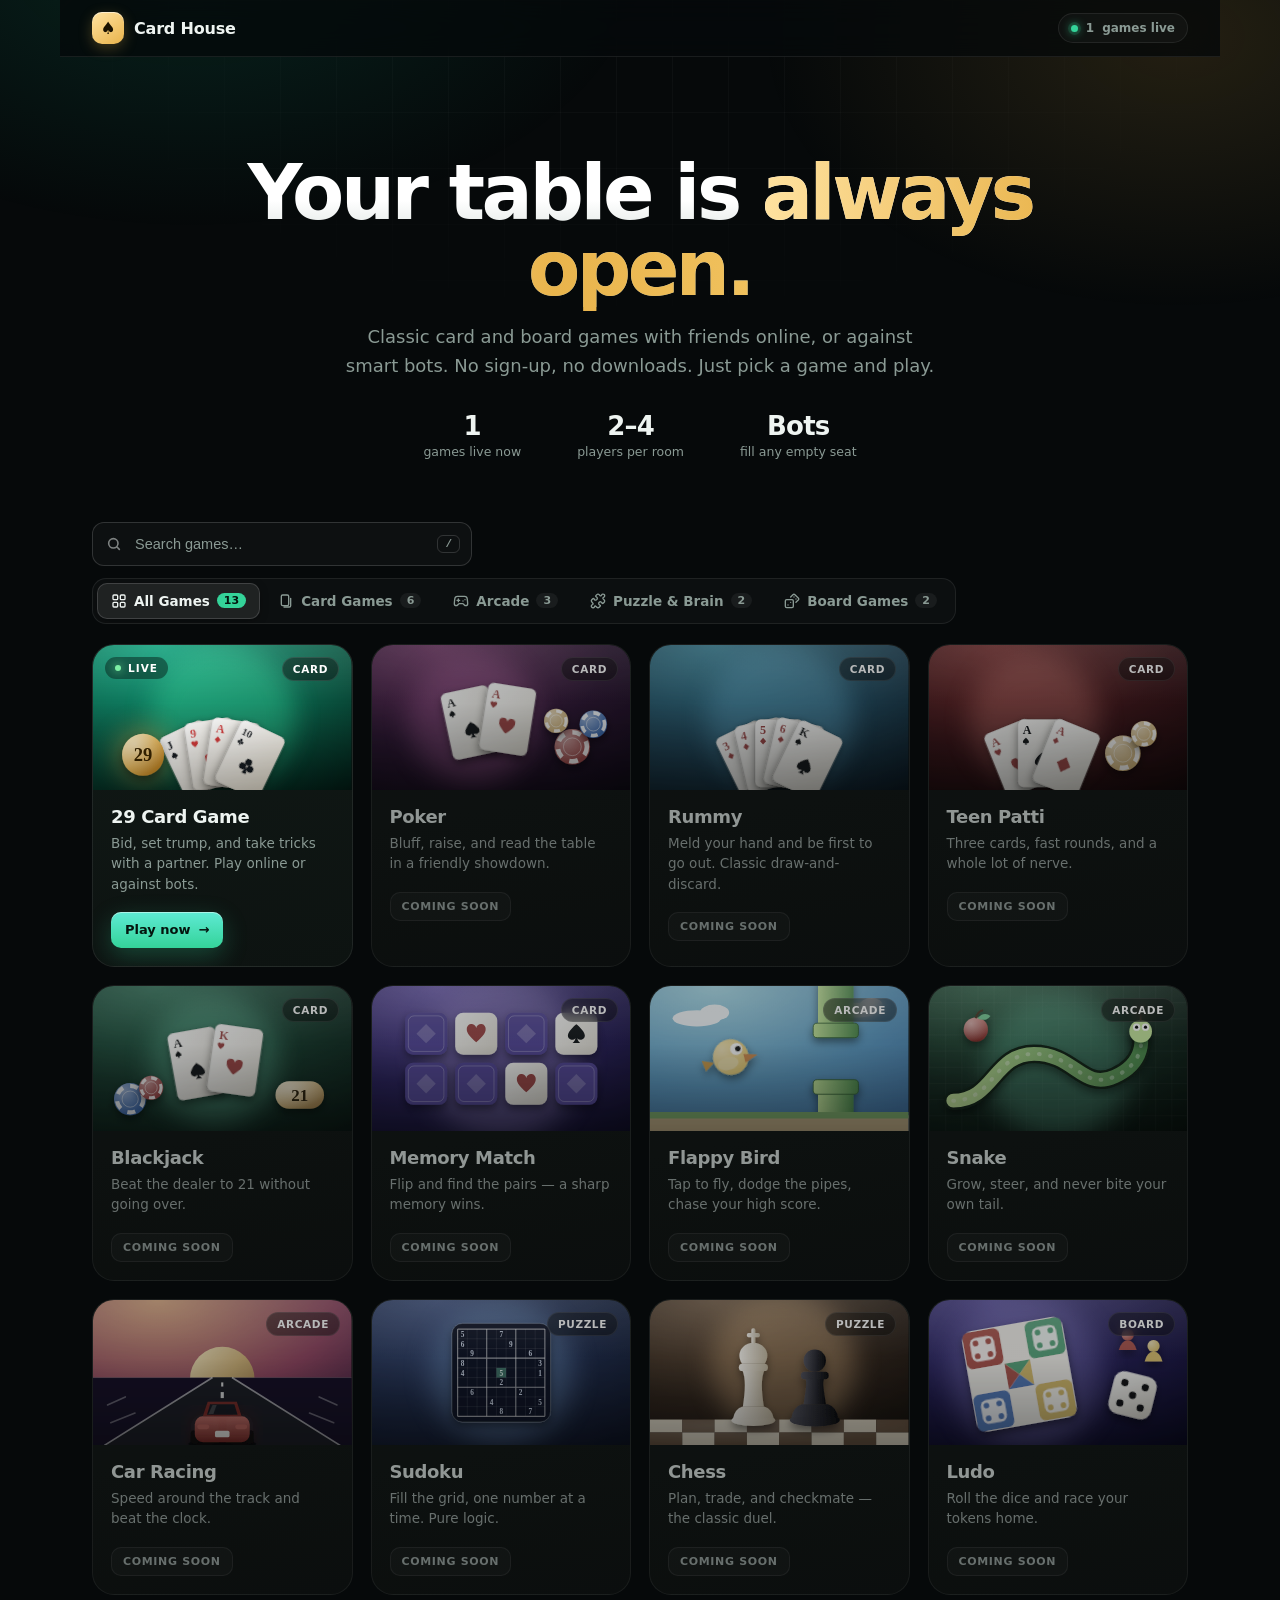
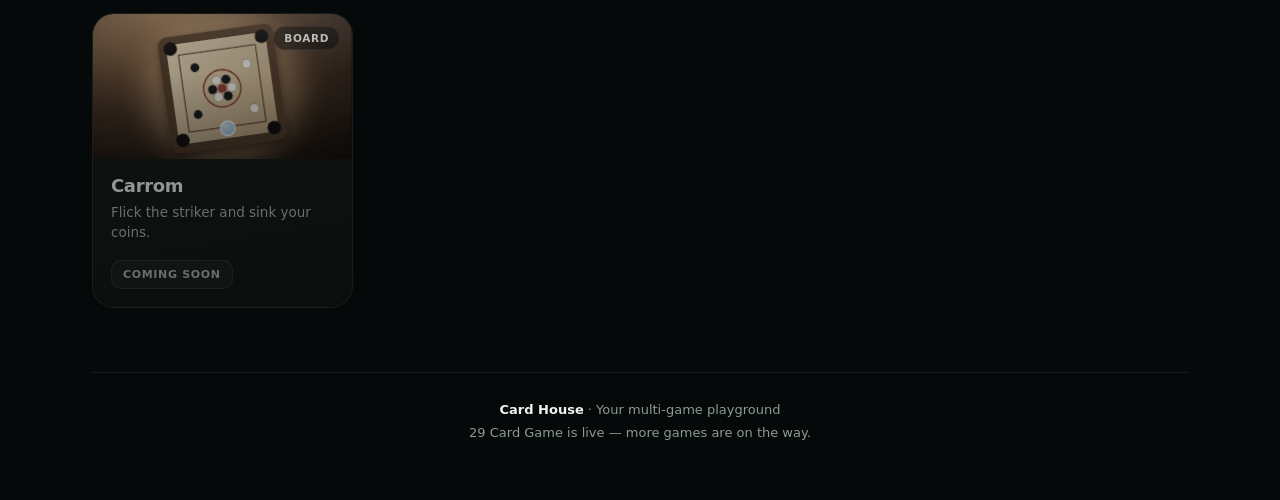
==== index.html @ acfab1d6 "initial commit" ====
<!DOCTYPE html>
<html lang="en">
<head>
<meta charset="utf-8">
<meta name="viewport" content="width=device-width, initial-scale=1, viewport-fit=cover">
<meta name="theme-color" content="#0a110f">
<title>Card House — Multi-game playground</title>
<style>
:root{
  --bg:#06090a;--card:#0d1311;--card2:#111916;--tx:#eef4f1;--mut:#8a9a94;--ln:#ffffff14;--ln2:#ffffff26;
  --ac:#e9b44c;--act:#34d399;--act2:#10a37f;--r:22px;
  --sf:#0d1311;--shadow:#00000040;--shadow2:#0009;
}
*{box-sizing:border-box}
html{scroll-behavior:smooth}
body{margin:0;color:var(--tx);background:var(--bg);font-family:Inter,ui-sans-serif,system-ui,-apple-system,"Segoe UI",Roboto,sans-serif;
  -webkit-font-smoothing:antialiased;-webkit-tap-highlight-color:transparent;min-height:100dvh;overflow-x:hidden}
body::before{content:"";position:fixed;inset:0;z-index:-2;pointer-events:none;
  background:radial-gradient(700px 420px at 15% -5%,#10a37f2b,transparent 65%),radial-gradient(640px 420px at 92% 4%,#e9b44c22,transparent 65%)}
body::after{content:"";position:fixed;inset:0;z-index:-1;pointer-events:none;opacity:.5;
  background-image:linear-gradient(var(--ln) 1px,transparent 1px),linear-gradient(90deg,var(--ln) 1px,transparent 1px);background-size:56px 56px;
  -webkit-mask-image:radial-gradient(ellipse 70% 55% at 50% 0%,#000,transparent 75%);mask-image:radial-gradient(ellipse 70% 55% at 50% 0%,#000,transparent 75%)}
.wrap{max-width:1160px;margin:0 auto;padding:0 clamp(16px,4vw,32px) 56px}
/* nav */
.nav{position:sticky;top:0;z-index:20;margin:0 calc(-1*clamp(16px,4vw,32px));padding:12px clamp(16px,4vw,32px);
  background:#06090acc;backdrop-filter:blur(14px) saturate(1.4);-webkit-backdrop-filter:blur(14px) saturate(1.4);border-bottom:1px solid var(--ln)}
.topline{display:flex;align-items:center;justify-content:space-between;gap:12px;max-width:1160px;margin:0 auto}
.brand{display:inline-flex;align-items:center;gap:10px;font-weight:800;font-size:16px;letter-spacing:-.2px;color:var(--tx);text-decoration:none}
.logo{width:32px;height:32px;border-radius:10px;display:grid;place-items:center;font-size:17px;color:#1a1200;
  background:linear-gradient(145deg,#ffe2a0,#e9b44c);box-shadow:0 4px 14px #e9b44c44,inset 0 1px 0 #fff8}
.pill{display:inline-flex;align-items:center;gap:8px;font-size:12px;font-weight:600;color:var(--mut);border:1px solid var(--ln);background:#ffffff08;padding:7px 12px;border-radius:999px}
.pill i{width:7px;height:7px;border-radius:50%;background:var(--act);box-shadow:0 0 0 3px #34d39922,0 0 10px var(--act)}
/* hero */
.hero{padding:clamp(34px,7vw,76px) 0 6px;text-align:center}
.eyebrow{display:inline-flex;align-items:center;gap:8px;padding:6px 8px 6px 12px;border-radius:999px;border:1px solid var(--ln2);background:#ffffff0a;font-size:12.5px;font-weight:600;color:var(--tx);text-decoration:none;transition:.2s}
.eyebrow:hover{border-color:var(--act);background:#34d39912}
.eyebrow b{background:linear-gradient(180deg,#f3c562,#d6951a);color:#2a1c00;border-radius:999px;padding:3px 9px;font-size:11px;letter-spacing:.04em}
h1{font-size:clamp(38px,7.4vw,76px);line-height:1;letter-spacing:-.045em;margin:22px auto 16px;max-width:880px;font-weight:800;
  background:linear-gradient(180deg,#fff 30%,#9fb3ab);-webkit-background-clip:text;background-clip:text;color:transparent}
h1 em{font-style:normal;background:linear-gradient(90deg,#ffe2a0,#e9b44c 60%,#f0c15d);-webkit-background-clip:text;background-clip:text;color:transparent}
.lead{margin:0 auto;color:var(--mut);font-size:clamp(15px,2vw,18px);line-height:1.6;max-width:600px}
.stats{display:flex;justify-content:center;gap:clamp(18px,5vw,56px);margin-top:30px;flex-wrap:wrap}
.stat b{display:block;font-size:26px;letter-spacing:-.03em}.stat span{font-size:12.5px;color:var(--mut)}
/* spotlight surface (shared) */
.featured,.gcard{position:relative;--mx:50%;--my:0%}
.featured::before,.gcard::before{content:"";position:absolute;inset:0;border-radius:inherit;pointer-events:none;z-index:3;opacity:0;transition:opacity .25s;
  background:radial-gradient(420px circle at var(--mx) var(--my),#ffffff14,transparent 45%)}
.featured:hover::before,.gcard:hover::before{opacity:1}
/* featured */
.featured{display:grid;grid-template-columns:1.1fr 1fr;margin-top:clamp(30px,5vw,48px);border-radius:28px;overflow:hidden;
  background:linear-gradient(160deg,var(--card2),var(--card));border:1px solid var(--ln2);box-shadow:0 30px 70px var(--shadow2),inset 0 1px 0 #ffffff12}
.fart{position:relative;min-height:290px;display:flex;align-items:center;justify-content:center;overflow:hidden;
  background:radial-gradient(90% 90% at 30% 20%,#1fa883,#0b4a3a 55%,#062c22)}
.fart::before{content:"";position:absolute;inset:0;background:repeating-linear-gradient(45deg,#ffffff06 0 2px,transparent 2px 14px)}
.fart::after{content:"";position:absolute;inset:0;background:radial-gradient(120% 120% at 50% 0%,#ffffff2e,transparent 60%)}
.finfo{padding:clamp(24px,4vw,44px);display:flex;flex-direction:column;gap:12px;justify-content:center;align-items:flex-start}
.finfo h2{margin:0;font-size:clamp(28px,4.4vw,42px);letter-spacing:-.04em;line-height:1.05}
.finfo p{margin:0;color:var(--mut);font-size:15.5px;line-height:1.6;max-width:420px}
.feats{display:flex;gap:8px;flex-wrap:wrap;margin:4px 0 6px}
.feat{font-size:12px;font-weight:600;color:#cfe3da;border:1px solid var(--ln);background:#ffffff08;padding:6px 11px;border-radius:999px}
.art29{position:relative;width:100%;height:100%;display:flex;align-items:center;justify-content:center;z-index:1;animation:fl 6s ease-in-out infinite}
@keyframes fl{50%{transform:translateY(-8px)}}
.art29 b{font-size:clamp(88px,14vw,130px);line-height:1;font-weight:900;letter-spacing:-.07em;color:#ffe2a0;text-shadow:0 10px 40px #0009,0 0 60px #e9b44c55}
.art29 .s{position:absolute;font-size:30px;color:#ffffffdd;text-shadow:0 2px 10px #0006}
.art29 .tl{top:24px;left:30px}.art29 .tr{top:24px;right:30px}.art29 .bl{bottom:24px;left:30px}.art29 .br{bottom:24px;right:30px}.art29 .r{color:#ffb4a8}
.live{position:absolute;top:16px;left:16px;z-index:4;display:flex;align-items:center;gap:7px;background:#00000066;color:#fff;font-size:10.5px;font-weight:800;letter-spacing:.1em;text-transform:uppercase;padding:6px 11px;border-radius:999px;backdrop-filter:blur(6px)}
.live i{width:6px;height:6px;border-radius:50%;background:#7ef0a5;box-shadow:0 0 10px #7ef0a5}
/* buttons */
.cta{margin-top:10px;align-self:flex-start;display:inline-flex;align-items:center;gap:8px;height:42px;padding:0 18px;border-radius:12px;font-weight:700;font-size:14px;text-decoration:none;color:#04150f;
  background:linear-gradient(180deg,#5eead4,#34d399);box-shadow:0 8px 24px #34d39944,inset 0 1px 0 #fff7;transition:transform .15s,box-shadow .15s}
.cta span{transition:transform .15s}.cta:hover{box-shadow:0 10px 30px #34d39966}.cta:hover span,a.gcard:hover .cta span{transform:translateX(3px)}
/* controls */
.controls{display:flex;flex-wrap:wrap;gap:12px;align-items:center;justify-content:space-between;margin-top:clamp(34px,5vw,56px)}
.search{position:relative;flex:1;min-width:240px;max-width:380px}
.search .si{position:absolute;left:14px;top:50%;transform:translateY(-50%);width:16px;height:16px;opacity:.5;pointer-events:none}
.search kbd{position:absolute;right:12px;top:50%;transform:translateY(-50%);font:600 11px ui-monospace,monospace;color:var(--mut);border:1px solid var(--ln2);border-radius:6px;padding:2px 7px;pointer-events:none}
.search input{width:100%;height:44px;padding:0 40px 0 42px;border-radius:12px;border:1px solid var(--ln2);background:#ffffff08;color:var(--tx);font-size:14.5px;outline:none;transition:.15s}
.search input::placeholder{color:var(--mut)}.search input:focus{border-color:var(--act);box-shadow:0 0 0 4px #34d39920;background:#ffffff0c}
.chips{display:flex;gap:4px;padding:4px;border-radius:14px;border:1px solid var(--ln);background:#ffffff07;overflow-x:auto;scrollbar-width:none;max-width:100%}
.chips::-webkit-scrollbar{display:none}
.chip{display:inline-flex;align-items:center;gap:7px;height:36px;padding:0 14px;border-radius:10px;border:0;background:transparent;color:var(--mut);font-size:13.5px;font-weight:600;cursor:pointer;font-family:inherit;white-space:nowrap;transition:.15s}
.chip:hover{color:var(--tx)}.chip.active{background:#ffffff14;color:var(--tx);box-shadow:inset 0 0 0 1px var(--ln2),0 2px 8px #0005}
.chip small{font-size:11px;color:var(--mut);background:#ffffff0d;border-radius:999px;padding:1px 7px}.chip.active small{background:var(--act);color:#04150f}
.chip:focus-visible,.search input:focus-visible,a:focus-visible{outline:2px solid var(--act);outline-offset:3px}
/* grid */
.grid{display:grid;grid-template-columns:repeat(auto-fill,minmax(256px,1fr));gap:18px;margin-top:20px}
.gcard{display:flex;flex-direction:column;border-radius:var(--r);overflow:hidden;background:linear-gradient(170deg,var(--card2),var(--card));border:1px solid var(--ln);
  transition:transform .25s cubic-bezier(.2,.8,.2,1),border-color .2s,box-shadow .25s;animation:up .5s both;animation-delay:calc(var(--i,0)*45ms)}
@keyframes up{from{opacity:0;transform:translateY(14px)}}
a.gcard{text-decoration:none;color:inherit}
a.gcard:hover{transform:translateY(-6px);border-color:#34d39966;box-shadow:0 24px 48px var(--shadow2),0 0 0 1px #34d39922}
a.gcard:active{transform:translateY(-2px) scale(.99)}
.gart{position:relative;aspect-ratio:16/9;display:flex;align-items:center;justify-content:center;overflow:hidden}
.gart::after{content:"";position:absolute;inset:0;z-index:2;background:linear-gradient(180deg,#ffffff1c,transparent 40%,#0000004d);pointer-events:none}
.art{position:absolute;inset:0;z-index:1;transition:transform .35s cubic-bezier(.2,.8,.2,1)}
.art svg{width:100%;height:100%;display:block}a.gcard:hover .art{transform:scale(1.06)}
.ginfo{padding:16px 18px 18px;display:flex;flex-direction:column;gap:6px;flex:1}
.ginfo h2{margin:0;font-size:18px;letter-spacing:-.02em}
.ginfo p{margin:0;color:var(--mut);font-size:13.5px;line-height:1.5}
.ginfo .cta{height:36px;padding:0 14px;font-size:13px;border-radius:10px;margin-top:12px}
.badge{margin-top:12px;align-self:flex-start;font-size:11px;font-weight:700;letter-spacing:.06em;text-transform:uppercase;color:var(--mut);background:#ffffff08;border:1px solid var(--ln);padding:7px 11px;border-radius:10px}
.soon{opacity:.72;filter:saturate(.55)}.soon .ginfo h2{color:#c4d0cb}
.tag{position:absolute;top:12px;right:12px;z-index:2;font-size:10.5px;font-weight:700;letter-spacing:.06em;text-transform:uppercase;background:#0007;color:#fff;padding:5px 10px;border-radius:999px;backdrop-filter:blur(6px);border:1px solid #ffffff1a}
.gcard .live{top:12px;left:12px;padding:5px 10px}
.empty{margin-top:26px;text-align:center;color:var(--mut);font-size:14.5px;background:#ffffff06;border:1px dashed var(--ln2);border-radius:18px;padding:30px}
.empty a{color:var(--act);font-weight:700}
footer{margin-top:64px;padding-top:26px;border-top:1px solid var(--ln);color:var(--mut);font-size:13px;text-align:center;line-height:1.7}
footer b{color:var(--tx)}
@media (max-width:760px){.featured{grid-template-columns:1fr}.fart{min-height:220px}.controls{flex-direction:column;align-items:stretch}.search{max-width:none}.search kbd{display:none}}
@media (max-width:520px){.grid{gap:14px}.pill{display:none}}
@media (prefers-reduced-motion:reduce){*{transition:none!important;animation:none!important}}
</style>
</head>
<body>
<svg width="0" height="0" style="position:absolute" aria-hidden="true"><defs>
<filter id="sh" x="-30%" y="-30%" width="160%" height="170%"><feDropShadow dx="0" dy="5" stdDeviation="5" flood-color="#000" flood-opacity=".45"/></filter>
<filter id="bl" x="-100%" y="-100%" width="300%" height="300%"><feGaussianBlur stdDeviation="16"/></filter>
<linearGradient id="paper" x1="0" y1="0" x2="1" y2="1"><stop offset="0" stop-color="#fff"/><stop offset="1" stop-color="#e4ddcc"/></linearGradient>
<linearGradient id="gold" x1="0" y1="0" x2="1" y2="1"><stop offset="0" stop-color="#ffe9a8"/><stop offset=".5" stop-color="#e9b44c"/><stop offset="1" stop-color="#b9791a"/></linearGradient>
<radialGradient id="gloss" cx=".3" cy=".25" r=".75"><stop offset="0" stop-color="#fff" stop-opacity=".5"/><stop offset="1" stop-color="#fff" stop-opacity="0"/></radialGradient>
<linearGradient id="ivory" x1="0" x2="1"><stop offset="0" stop-color="#fffaf0"/><stop offset="1" stop-color="#cdb98f"/></linearGradient>
<linearGradient id="ebony" x1="0" x2="1"><stop offset="0" stop-color="#55556a"/><stop offset="1" stop-color="#0c0c12"/></linearGradient>
<linearGradient id="grn" x1="0" x2="1"><stop offset="0" stop-color="#b6f26e"/><stop offset="1" stop-color="#2f9e2f"/></linearGradient>
<linearGradient id="red" x1="0" y1="0" x2="0" y2="1"><stop offset="0" stop-color="#ff6b5e"/><stop offset="1" stop-color="#b3201a"/></linearGradient>
<linearGradient id="wood" x1="0" y1="0" x2="1" y2="1"><stop offset="0" stop-color="#f3d8a0"/><stop offset="1" stop-color="#d1a363"/></linearGradient>
</defs></svg>
<div class="wrap">
  <header class="nav"><div class="topline">
    <a class="brand" href="/"><span class="logo">♠</span> Card House</a>
    <span class="pill"><i></i> <span id="liveN">1</span> games live</span>
  </div></header>

  <section class="hero">
    <h1>Your table is <em>always open.</em></h1>
    <p class="lead">Classic card and board games with friends online, or against smart bots. No sign-up, no downloads. Just pick a game and play.</p>
    <div class="stats">
      <div class="stat"><b id="statN">1</b><span>games live now</span></div>
      <div class="stat"><b>2–4</b><span>players per room</span></div>
      <div class="stat"><b>Bots</b><span>fill any empty seat</span></div>
    </div>
  </section>

  <div class="controls">
    <div class="search">
      <svg class="si" viewBox="0 0 24 24" fill="none" stroke="currentColor" stroke-width="2.4" stroke-linecap="round" aria-hidden="true"><circle cx="11" cy="11" r="7"/><path d="M20 20l-3.5-3.5"/></svg>
      <input id="search" type="search" placeholder="Search games…" aria-label="Search games by name" autocomplete="off"><kbd>/</kbd>
    </div>
    <div class="chips" id="chips" role="group" aria-label="Game categories"></div>
  </div>

  <main class="grid" id="grid"></main>
  <p class="empty" id="empty" hidden>No games match your search.</p>
  <noscript><p class="empty">JavaScript is off — 29 Card Game is at <a href="/29">/29</a>.</p></noscript>

  <footer>
    <b>Card House</b> · Your multi-game playground<br>
    29 Card Game is live — more games are on the way.
  </footer>
</div>

<script>
const $=id=>document.getElementById(id);
const esc=s=>String(s).replace(/[&<>"']/g,c=>({'&':'&amp;','<':'&lt;','>':'&gt;','"':'&quot;',"'":'&#39;'}[c]));

/* ── Data: add a game or category here — the page renders itself ── */
const CATEGORIES=[
  {id:'all',label:'All Games'},
  {id:'card',label:'Card Games'},
  {id:'arcade',label:'Arcade'},
  {id:'puzzle',label:'Puzzle & Brain'},
  {id:'board',label:'Board Games'}
];
const GAMES=[
  {id:'29',name:'29 Card Game',cat:'card',art:'g29',href:'/29',
   desc:'Bid, set trump, and take tricks with a partner. Play online or against bots.'},
  {id:'poker',name:'Poker',cat:'card',art:'poker',
   desc:'Bluff, raise, and read the table in a friendly showdown.'},
  {id:'rummy',name:'Rummy',cat:'card',art:'rummy',
   desc:'Meld your hand and be first to go out. Classic draw-and-discard.'},
  {id:'teenpatti',name:'Teen Patti',cat:'card',art:'teenpatti',
   desc:'Three cards, fast rounds, and a whole lot of nerve.'},
  {id:'blackjack',name:'Blackjack',cat:'card',art:'blackjack',
   desc:'Beat the dealer to 21 without going over.'},
  {id:'memory',name:'Memory Match',cat:'card',art:'memory',
   desc:'Flip and find the pairs — a sharp memory wins.'},
  {id:'flappy',name:'Flappy Bird',cat:'arcade',art:'flappy',
   desc:'Tap to fly, dodge the pipes, chase your high score.'},
  {id:'snake',name:'Snake',cat:'arcade',art:'snake',
   desc:'Grow, steer, and never bite your own tail.'},
  {id:'racing',name:'Car Racing',cat:'arcade',art:'racing',
   desc:'Speed around the track and beat the clock.'},
  {id:'sudoku',name:'Sudoku',cat:'puzzle',art:'sudoku',
   desc:'Fill the grid, one number at a time. Pure logic.'},
  {id:'chess',name:'Chess',cat:'puzzle',art:'chess',
   desc:'Plan, trade, and checkmate — the classic duel.'},
  {id:'ludo',name:'Ludo',cat:'board',art:'ludo',
   desc:'Roll the dice and race your tokens home.'},
  {id:'carrom',name:'Carrom',cat:'board',art:'carrom',
   desc:'Flick the striker and sink your coins.'}
];
const IC={all:'<rect x="3" y="3" width="7" height="7" rx="1.500"/><rect x="14" y="3" width="7" height="7" rx="1.500"/><rect x="14" y="14" width="7" height="7" rx="1.500"/><rect x="3" y="14" width="7" height="7" rx="1.500"/>',card:'<rect x="5" y="3" width="11" height="16" rx="2"/><path d="M9 21h8a2 2 0 0 0 2-2V8"/>',arcade:'<path d="M6 11h4M8 9v4M15 12h.01M18 10h.01"/><path d="M17.3 5H6.7a4 4 0 0 0-4 3.600C2.600 9.400 2 14.500 2 16a3 3 0 0 0 3 3c1 0 1.500-.5 2-1l1.400-1.400a2 2 0 0 1 1.400-.6h4.400a2 2 0 0 1 1.400.6L17 18c.5.5 1 1 2 1a3 3 0 0 0 3-3c0-1.500-.6-6.600-.7-7.300A4 4 0 0 0 17.300 5z"/>',puzzle:'<path d="M19.400 7.900c-.1.300.1.600.3.900l1.600 1.600a2.400 2.400 0 0 1 0 3.400l-1.600 1.600a1 1 0 0 1-.8.300c-.5-.1-.8-.5-1-.9a2.500 2.500 0 1 0-3.200 3.200c.4.200.9.500.9 1a1 1 0 0 1-.3.800l-1.600 1.600a2.400 2.400 0 0 1-3.400 0l-1.600-1.600a1 1 0 0 0-.9-.3c-.5.100-.8.500-1 1a2.500 2.500 0 1 1-3.200-3.200c.5-.2.900-.5 1-1a1 1 0 0 0-.3-.9L2.700 13.400a2.400 2.400 0 0 1 0-3.400l1.500-1.500c.2-.2.600-.4.900-.3.500.1.900.5 1.100 1a2.500 2.500 0 1 0 3.300-3.300c-.5-.2-.9-.6-1-1.100 0-.3.100-.7.300-.9l1.500-1.500a2.400 2.400 0 0 1 3.400 0l1.600 1.600c.2.200.6.300.9.300.5-.1.800-.5 1-1a2.500 2.500 0 1 1 3.200 3.200c-.5.200-.9.500-1 1z"/>',board:'<rect width="12" height="12" x="2" y="10" rx="2"/><path d="m17.900 14 3.500-3.500a2.200 2.200 0 0 0 0-3l-5-4.900a2.200 2.200 0 0 0-3 0L10 6M6 18h.01M10 14h.01M15 6h.01M18 9h.01"/>'};
const ico=id=>'<svg viewBox="0 0 24 24" width="16" height="16" fill="none" stroke="currentColor" stroke-width="2" stroke-linecap="round" stroke-linejoin="round" aria-hidden="true">'+(IC[id]||IC.all)+'</svg>';
const CAT_LABEL={card:'Card',arcade:'Arcade',puzzle:'Puzzle',board:'Board'};
const ART_BG={card:'#0d1311'};
let _g=0;
const S=(a,b,c,body)=>{const id='bg'+(_g++);return `<svg viewBox="0 0 320 180" preserveAspectRatio="xMidYMid slice" aria-hidden="true"><defs><radialGradient id="${id}" cx=".25" cy="0" r="1.25"><stop offset="0" stop-color="${a}"/><stop offset=".55" stop-color="${b}"/><stop offset="1" stop-color="${c}"/></radialGradient></defs><rect width="320" height="180" fill="url(#${id})"/>${body}</svg>`};
const RED='#d63a3a',BLK='#161b22';
const SU={s:'<path d="M12 2C12 2 3 9 3 14a4.500 4.500 0 0 0 8 2.800C10.600 19 9.600 20.600 8 22h8c-1.600-1.400-2.600-3-3-5.200A4.500 4.500 0 0 0 21 14C21 9 12 2 12 2z"/>',h:'<path d="M12 21C5 15 2 11 2 7.500A5 5 0 0 1 12 6a5 5 0 0 1 10 1.500C22 11 19 15 12 21z"/>',d:'<path d="M12 2l9 10-9 10L3 12z"/>',c:'<circle cx="12" cy="7" r="4.300"/><circle cx="7" cy="14" r="4.300"/><circle cx="17" cy="14" r="4.300"/><path d="M12 12l-3 10h6z"/>'};
const suit=(s,x,y,z,f)=>`<g transform="translate(${x} ${y}) scale(${z/24})" fill="${f}">${SU[s]}</g>`;
const glow=(x,y,r,c)=>`<circle cx="${x}" cy="${y}" r="${r}" fill="${c}" opacity=".4" filter="url(#bl)"/>`;
function card(x,y,r,rk,s){const c=(s==='h'||s==='d')?RED:BLK;return `<g transform="translate(${x} ${y}) rotate(${r})" filter="url(#sh)"><rect x="-30" y="-42" width="60" height="84" rx="7" fill="url(#paper)" stroke="#0002"/><text x="-24" y="-24" font-size="${rk==='10'?13:15}" font-weight="800" font-family="Georgia,serif" fill="${c}">${rk}</text>${suit(s,-25,-20,10,c)}${suit(s,-12,-3,24,c)}</g>`}
const fan=(cx,cy,l,sp)=>l.map(([rk,s],i)=>`<g transform="translate(${cx} ${cy}) rotate(${(i-(l.length-1)/2)*sp})"><g transform="translate(0 -80)">${card(0,0,0,rk,s)}</g></g>`).join('');
const chip=(x,y,c,r)=>`<g filter="url(#sh)"><circle cx="${x}" cy="${y}" r="${r}" fill="${c}"/><circle cx="${x}" cy="${y}" r="${r*.82}" fill="none" stroke="#fff" stroke-width="${r*.26}" stroke-dasharray="${r*.5} ${r*.46}" opacity=".92"/><circle cx="${x}" cy="${y}" r="${r*.5}" fill="${c}" stroke="#fff9" stroke-width="1"/><circle cx="${x}" cy="${y}" r="${r}" fill="url(#gloss)"/></g>`;
const tok=(x,y,c)=>`<g filter="url(#sh)"><path d="M${x-11} ${y+10}Q${x-8} ${y-2} ${x} ${y-2}Q${x+8} ${y-2} ${x+11} ${y+10}Z" fill="${c}"/><circle cx="${x}" cy="${y-9}" r="7.500" fill="${c}"/><circle cx="${x}" cy="${y-9}" r="7.500" fill="url(#gloss)"/></g>`;
const goldPill=(x,y,w,t)=>`<g filter="url(#sh)"><rect x="${x}" y="${y}" width="${w}" height="34" rx="17" fill="url(#gold)"/><rect x="${x}" y="${y}" width="${w}" height="34" rx="17" fill="url(#gloss)"/><text x="${x+w/2}" y="${y+24}" text-anchor="middle" font-size="21" font-weight="900" fill="#3a2500" font-family="Georgia,serif">${t}</text></g>`;
const KB='<ellipse cy="-3" rx="27" ry="7"/><path d="M-25 -6Q-23 -17 -14 -20H14Q23 -17 25 -6Z"/>';
const KING=`<g>${KB}<path d="M-13 -20C-10 -40-9 -55-14 -66H14C9 -55 10 -40 13 -20Z"/><rect x="-18" y="-73" width="36" height="9" rx="4.500"/><path d="M-14 -73C-23 -87-12 -99 0 -99S23 -87 14 -73Z"/><rect x="-2.500" y="-117" width="5" height="19" rx="2"/><rect x="-8" y="-111" width="16" height="5" rx="2"/></g>`;
const PAWN=`<g>${KB}<path d="M-12 -20C-10 -34-8 -42-10 -48H10C8 -42 10 -34 12 -20Z"/><rect x="-15" y="-55" width="30" height="8" rx="4"/><circle cy="-67" r="12"/></g>`;
const piece=(p,x,y,s,g)=>`<g transform="translate(${x} ${y}) scale(${s})" fill="url(#${g})" filter="url(#sh)">${p}</g>`;
const ART={
g29:S('#14a37f','#0b5a45','#031a14',glow(160,90,90,'#34d399')+glow(62,136,34,'#e9b44c')+fan(160,214,[['J','s'],['9','h'],['A','d'],['10','c']],17)+`<g filter="url(#sh)"><circle cx="62" cy="136" r="26" fill="url(#gold)"/><circle cx="62" cy="136" r="26" fill="url(#gloss)"/><text x="62" y="144" text-anchor="middle" font-size="23" font-weight="900" font-family="Georgia,serif" fill="#3a2500">29</text></g>`),
poker:S('#9b2f87','#3b1346','#12061c',glow(125,92,80,'#e056c1')+card(122,96,-12,'A','s')+card(168,92,9,'A','h')+chip(248,126,RED,22)+chip(274,98,'#1f6feb',17)+chip(228,94,'#e9b44c',15)),
rummy:S('#1298c0','#0a4f73','#04182a',glow(160,90,90,'#38bdf8')+fan(160,214,[['3','d'],['4','d'],['5','d'],['6','d'],['K','s']],13)),
teenpatti:S('#b02a2a','#561018','#1c0508',glow(130,92,80,'#ff6b5e')+fan(140,214,[['A','h'],['A','s'],['A','d']],22)+chip(240,134,'#e9b44c',22)+chip(266,110,'#e9b44c',16)),
blackjack:S('#12875a','#07422c','#031a12',glow(150,92,80,'#34d399')+card(128,96,-10,'A','s')+card(176,92,8,'K','h')+goldPill(226,118,60,'21')+chip(46,140,'#1f6feb',20)+chip(72,126,RED,15)),
memory:S('#7a5cf0','#30208a','#120b3d',glow(160,90,100,'#a78bfa')+(()=>{let o='';const f={1:'h',6:'h',3:'s'};for(let i=0;i<8;i++){const x=41+(i%4)*62,y=33+(i>3?62:0);o+=f[i]?`<g filter="url(#sh)"><rect x="${x}" y="${y}" width="52" height="52" rx="10" fill="url(#paper)"/>${suit(f[i],x+12,y+12,28,f[i]==='h'?RED:BLK)}</g>`:`<g filter="url(#sh)"><rect x="${x}" y="${y}" width="52" height="52" rx="10" fill="#5b45d6"/><rect x="${x+4}" y="${y+4}" width="44" height="44" rx="7" fill="none" stroke="#ffffff55"/><path d="M${x+26} ${y+14}l12 12-12 12-12-12z" fill="#ffffff38"/></g>`}return o})()),
flappy:S('#8ae6ff','#38a6ee','#1d6fc9','<g fill="#fff" opacity=".9"><ellipse cx="58" cy="40" rx="30" ry="10"/><ellipse cx="80" cy="33" rx="18" ry="10"/><ellipse cx="256" cy="30" rx="26" ry="9"/><ellipse cx="274" cy="23" rx="14" ry="8"/></g>'+
 '<g filter="url(#sh)"><rect x="208" y="-10" width="44" height="70" fill="url(#grn)"/><rect x="202" y="46" width="56" height="18" rx="5" fill="url(#grn)" stroke="#1d6b1d"/><rect x="208" y="124" width="44" height="60" fill="url(#grn)"/><rect x="202" y="116" width="56" height="18" rx="5" fill="url(#grn)" stroke="#1d6b1d"/></g><rect y="160" width="320" height="30" fill="#d9b36a"/><rect y="156" width="320" height="8" fill="#6cc04a"/>'+
 '<g transform="translate(100 88) rotate(-14)" filter="url(#sh)"><path d="M-22 2L-36 -4 -34 10Z" fill="#f59e0b"/><circle r="22" fill="#ffd23f"/><circle r="22" fill="url(#gloss)"/><ellipse cx="-5" cy="7" rx="13" ry="8" fill="#ffe58a"/><circle cx="9" cy="-8" r="7.500" fill="#fff"/><circle cx="11" cy="-8" r="3.500" fill="#222"/><path d="M16 0L33 5 16 11Z" fill="#ff8a1f"/></g>'),
snake:S('#217a4c','#0d3322','#04120b','<pattern id="sg" width="20" height="20" patternUnits="userSpaceOnUse"><path d="M20 0H0V20" fill="none" stroke="#ffffff12"/></pattern><rect width="320" height="180" fill="url(#sg)"/>'+glow(160,100,90,'#34d399')+
 '<g filter="url(#sh)"><path id="sp" d="M30 142C80 142 80 84 130 84S190 130 230 112S262 62 262 62" fill="none" stroke="#0a2a14" stroke-width="23" stroke-linecap="round"/><path d="M30 142C80 142 80 84 130 84S190 130 230 112S262 62 262 62" fill="none" stroke="url(#grn)" stroke-width="17" stroke-linecap="round"/><path d="M30 142C80 142 80 84 130 84S190 130 230 112S262 62 262 62" fill="none" stroke="#ffffff55" stroke-width="5" stroke-linecap="round" stroke-dasharray="1 13"/></g>'+
 '<g transform="translate(262 56)" filter="url(#sh)"><circle r="14" fill="#b6f26e"/><circle cx="-5" cy="-5" r="4.500" fill="#fff"/><circle cx="6" cy="-5" r="4.500" fill="#fff"/><circle cx="-5" cy="-5" r="2" fill="#111"/><circle cx="6" cy="-5" r="2" fill="#111"/><path d="M0 -14L0 -26M0 -26l-4 -5M0 -26l4 -5" stroke="#ff4d4d" stroke-width="2" fill="none" stroke-linecap="round"/></g>'+
 '<g filter="url(#sh)"><circle cx="58" cy="54" r="15" fill="url(#red)"/><circle cx="58" cy="54" r="15" fill="url(#gloss)"/><path d="M58 40q2-9 9-10" stroke="#5a3a1a" stroke-width="2.500" fill="none"/><path d="M60 40q8-9 16-3-6 8-16 3z" fill="#4ade80"/></g>'),
racing:S('#ffa45c','#c0396b','#2a1050','<circle cx="160" cy="98" r="40" fill="url(#gold)"/><rect y="96" width="320" height="90" fill="#1b0f3a"/><path d="M0 96h320" stroke="#ffffff33"/><polygon points="148,96 172,96 306,180 14,180" fill="#1d1f2e"/><path d="M148 96L14 180M172 96L306 180" stroke="#fff" stroke-opacity=".6" stroke-width="2"/>'+
 [102,114,130,152].map((y,i)=>{const t=(y-96)/84,w=2+t*9,h=4+t*16;return `<rect x="${160-w/2}" y="${y}" width="${w}" height="${h}" fill="#fff" opacity=".85"/>`}).join('')+
 '<g stroke="#fff" stroke-opacity=".35" stroke-width="2" stroke-linecap="round"><path d="M40 120l-22 10M52 140l-30 12M280 120l22 10M268 140l30 12"/></g>'+
 '<g transform="translate(160 148)" filter="url(#sh)"><ellipse cy="30" rx="42" ry="6" fill="#000" opacity=".5"/><rect x="-39" y="14" width="10" height="16" rx="3" fill="#0c0c10"/><rect x="29" y="14" width="10" height="16" rx="3" fill="#0c0c10"/><rect x="-34" y="-4" width="68" height="32" rx="10" fill="url(#red)"/><path d="M-24 -4L-18 -22H18L24 -4Z" fill="#b3201a"/><path d="M-19 -6L-15 -19H15L19 -6Z" fill="#14202e"/><path d="M-12 -18L-7 -18L-11 -7L-17 -7Z" fill="#fff" opacity=".18"/><circle cx="-23" cy="9" r="9" fill="#ff2a2a" opacity=".5" filter="url(#bl)"/><circle cx="23" cy="9" r="9" fill="#ff2a2a" opacity=".5" filter="url(#bl)"/><rect x="-31" y="6" width="15" height="6" rx="3" fill="#ff5a4d"/><rect x="16" y="6" width="15" height="6" rx="3" fill="#ff5a4d"/><rect x="-9" y="14" width="18" height="8" rx="2" fill="#f3f0e6"/></g>'),
sudoku:S('#3c5db3','#182e68','#0a1230',glow(160,90,90,'#60a5fa')+(()=>{const x0=106,y0=36,c=12;let o=`<g filter="url(#sh)"><rect x="${x0-7}" y="${y0-7}" width="122" height="122" rx="13" fill="#0b1738" stroke="#ffffff44"/></g><rect x="${x0+4*c}" y="${y0+4*c}" width="${c}" height="${c}" fill="#34d399" opacity=".55"/>`;
 for(let i=0;i<=9;i++){const w=i%3?.5:1.4;o+=`<path d="M${x0+i*c} ${y0}V${y0+9*c}M${x0} ${y0+i*c}H${x0+9*c}" stroke="#ffffff" stroke-opacity="${i%3?.22:.6}" stroke-width="${w}"/>`}
 [[0,0,5],[0,4,7],[1,0,6],[1,5,9],[2,1,9],[2,7,6],[3,0,8],[3,8,3],[4,0,4],[4,4,5],[4,8,1],[5,4,2],[6,1,6],[6,6,2],[7,3,4],[7,8,5],[8,4,8],[8,7,7]].forEach(([r,k,n])=>{o+=`<text x="${x0+k*c+6}" y="${y0+r*c+9.6}" text-anchor="middle" font-size="9" font-weight="${r===4&&k===4?900:600}" font-family="Georgia,serif" fill="${r===4&&k===4?'#eafff6':'#cfe0ff'}">${n}</text>`});return o})()),
chess:S('#8a6038','#3d2616','#150d07',glow(165,80,90,'#ffb35c')+(()=>{let o='';for(let r=0;r<2;r++)for(let i=0;i<8;i++)o+=`<rect x="${i*40}" y="${148+r*16}" width="40" height="16" fill="${(i+r)%2?'#7a5230':'#ecdcb8'}"/>`;return o})()+'<rect y="148" width="320" height="32" fill="url(#gloss)" opacity=".35"/>'+piece(KING,128,152,1,'ivory')+piece(PAWN,204,152,1.15,'ebony')),
ludo:S('#5a49d6','#241a78','#0a0733',glow(120,92,95,'#8b7bff')+'<g transform="translate(112 92) rotate(-10)" filter="url(#sh)"><rect x="-63" y="-63" width="126" height="126" rx="13" fill="#f6f3ea"/>'+
 [[-62,-62,'#e5483c'],[16,-62,'#2fb871'],[16,16,'#f1c232'],[-62,16,'#3b82f6']].map(([x,y,c])=>`<rect x="${x}" y="${y}" width="46" height="46" rx="8" fill="${c}"/><rect x="${x+8}" y="${y+8}" width="30" height="30" rx="8" fill="#fff" opacity=".93"/>`+[[15,15],[31,15],[15,31],[31,31]].map(([a,b])=>`<circle cx="${x+a}" cy="${y+b}" r="3.600" fill="${c}"/>`).join('')).join('')+
 '<polygon points="-16,-16 16,-16 0,0" fill="#2fb871"/><polygon points="16,-16 16,16 0,0" fill="#f1c232"/><polygon points="16,16 -16,16 0,0" fill="#3b82f6"/><polygon points="-16,16 -16,-16 0,0" fill="#e5483c"/></g>'+
 '<g transform="translate(252 118) rotate(14)" filter="url(#sh)"><rect x="-27" y="-27" width="54" height="54" rx="13" fill="url(#paper)"/>'+[[-13,-13],[13,-13],[0,0],[-13,13],[13,13]].map(([a,b])=>`<circle cx="${a}" cy="${b}" r="4.600" fill="#14181f"/>`).join('')+'</g>'+tok(246,52,'#e5483c')+tok(278,66,'#f1c232')),
carrom:S('#b9732f','#53301a','#1b0e06',glow(160,92,100,'#ffb35c')+'<g transform="translate(160 92) rotate(-8)" filter="url(#sh)"><rect x="-72" y="-72" width="144" height="144" rx="11" fill="#6b3d1b"/><rect x="-62" y="-62" width="124" height="124" rx="6" fill="url(#wood)"/><rect x="-48" y="-48" width="96" height="96" fill="none" stroke="#7a3b1c" stroke-width="1.500"/>'+
 [[-57,-57],[57,-57],[57,57],[-57,57]].map(([x,y])=>`<circle cx="${x}" cy="${y}" r="8.500" fill="#14100c"/>`).join('')+'<circle r="23" fill="none" stroke="#b5391f" stroke-width="2"/><circle r="4" fill="none" stroke="#b5391f" stroke-width="1.500"/>'+
 [0,1,2,3,4,5].map(i=>`<circle cx="${Math.cos(i*Math.PI/3)*12}" cy="${Math.sin(i*Math.PI/3)*12}" r="5.600" fill="${i%2?'#1d1d22':'#f6efe0'}" stroke="#0004"/>`).join('')+
 '<circle r="5.600" fill="#d1322a"/><circle cx="34" cy="-26" r="5.600" fill="#f6efe0" stroke="#0004"/><circle cx="-34" cy="28" r="5.600" fill="#1d1d22"/><circle cx="-30" cy="-30" r="5.600" fill="#1d1d22"/><circle cx="36" cy="30" r="5.600" fill="#f6efe0" stroke="#0004"/>'+
 '<circle cy="50" r="9" fill="#8fd3ff" stroke="#fff" stroke-width="1.500"/><circle cy="50" r="9" fill="url(#gloss)"/></g>')
};

/* ── Render ── */
let activeCat='all',query='';

function renderChips(){
  $('chips').innerHTML=CATEGORIES.map(c=>
    '<button type="button" class="chip'+(c.id===activeCat?' active':'')+'" data-cat="'+c.id+'" aria-pressed="'+(c.id===activeCat)+'">'+ico(c.id)+esc(c.label)+'<small>'+GAMES.filter(g=>c.id==='all'||g.cat===c.id).length+'</small></button>'
  ).join('');
}

function cardHTML(g,i){
  const tag=CAT_LABEL[g.cat]||'';
  const art=ART[g.art]||'';
  const bg=ART_BG[g.cat]||ART_BG.card;
  if(g.href){
    return '<a class="gcard" style="--i:'+i+'" href="'+esc(g.href)+'" aria-label="Play '+esc(g.name)+'">'+
      '<div class="gart" style="background:'+bg+'"><span class="live"><i></i> Live</span><span class="tag">'+esc(tag)+'</span><div class="art">'+art+'</div></div>'+
      '<div class="ginfo"><h2>'+esc(g.name)+'</h2><p>'+esc(g.desc)+'</p><span class="cta">Play now <span>→</span></span></div></a>';
  }
  return '<div class="gcard soon" style="--i:'+i+'" aria-disabled="true" role="group" aria-label="'+esc(g.name)+' — coming soon">'+
    '<div class="gart" style="background:'+bg+'"><span class="tag">'+esc(tag)+'</span><div class="art">'+art+'</div></div>'+
    '<div class="ginfo"><h2>'+esc(g.name)+'</h2><p>'+esc(g.desc)+'</p><span class="badge">Coming soon</span></div></div>';
}

function render(){
  const q=query.trim().toLowerCase();
  const list=GAMES.filter(g=>
    (activeCat==='all'||g.cat===activeCat)&&
    (!q||g.name.toLowerCase().includes(q))
  );
  $('grid').innerHTML=list.map((g,i)=>cardHTML(g,i)).join('');
  $('empty').hidden=list.length>0;
  if(list.length===0){
    $('empty').textContent=q?('No games match “'+query.trim()+'”.'):'No games in this category yet.';
  }
}

$('chips').addEventListener('click',e=>{
  const b=e.target.closest('.chip');if(!b)return;
  activeCat=b.dataset.cat;renderChips();render();
});
$('search').addEventListener('input',e=>{query=e.target.value;render();});

document.addEventListener('pointermove',e=>{const t=e.target.closest&&e.target.closest('.gcard,.featured');if(!t)return;const r=t.getBoundingClientRect();t.style.setProperty('--mx',(e.clientX-r.left)+'px');t.style.setProperty('--my',(e.clientY-r.top)+'px')});
document.addEventListener('keydown',e=>{if(e.key==='/'&&document.activeElement!==$('search')){e.preventDefault();$('search').focus()}});
const liveN=GAMES.filter(g=>g.href).length;$('liveN').textContent=liveN;$('statN').textContent=liveN;
GAMES.sort((x,y)=>!!y.href-!!x.href);renderChips();render();
</script>
</body>
</html>
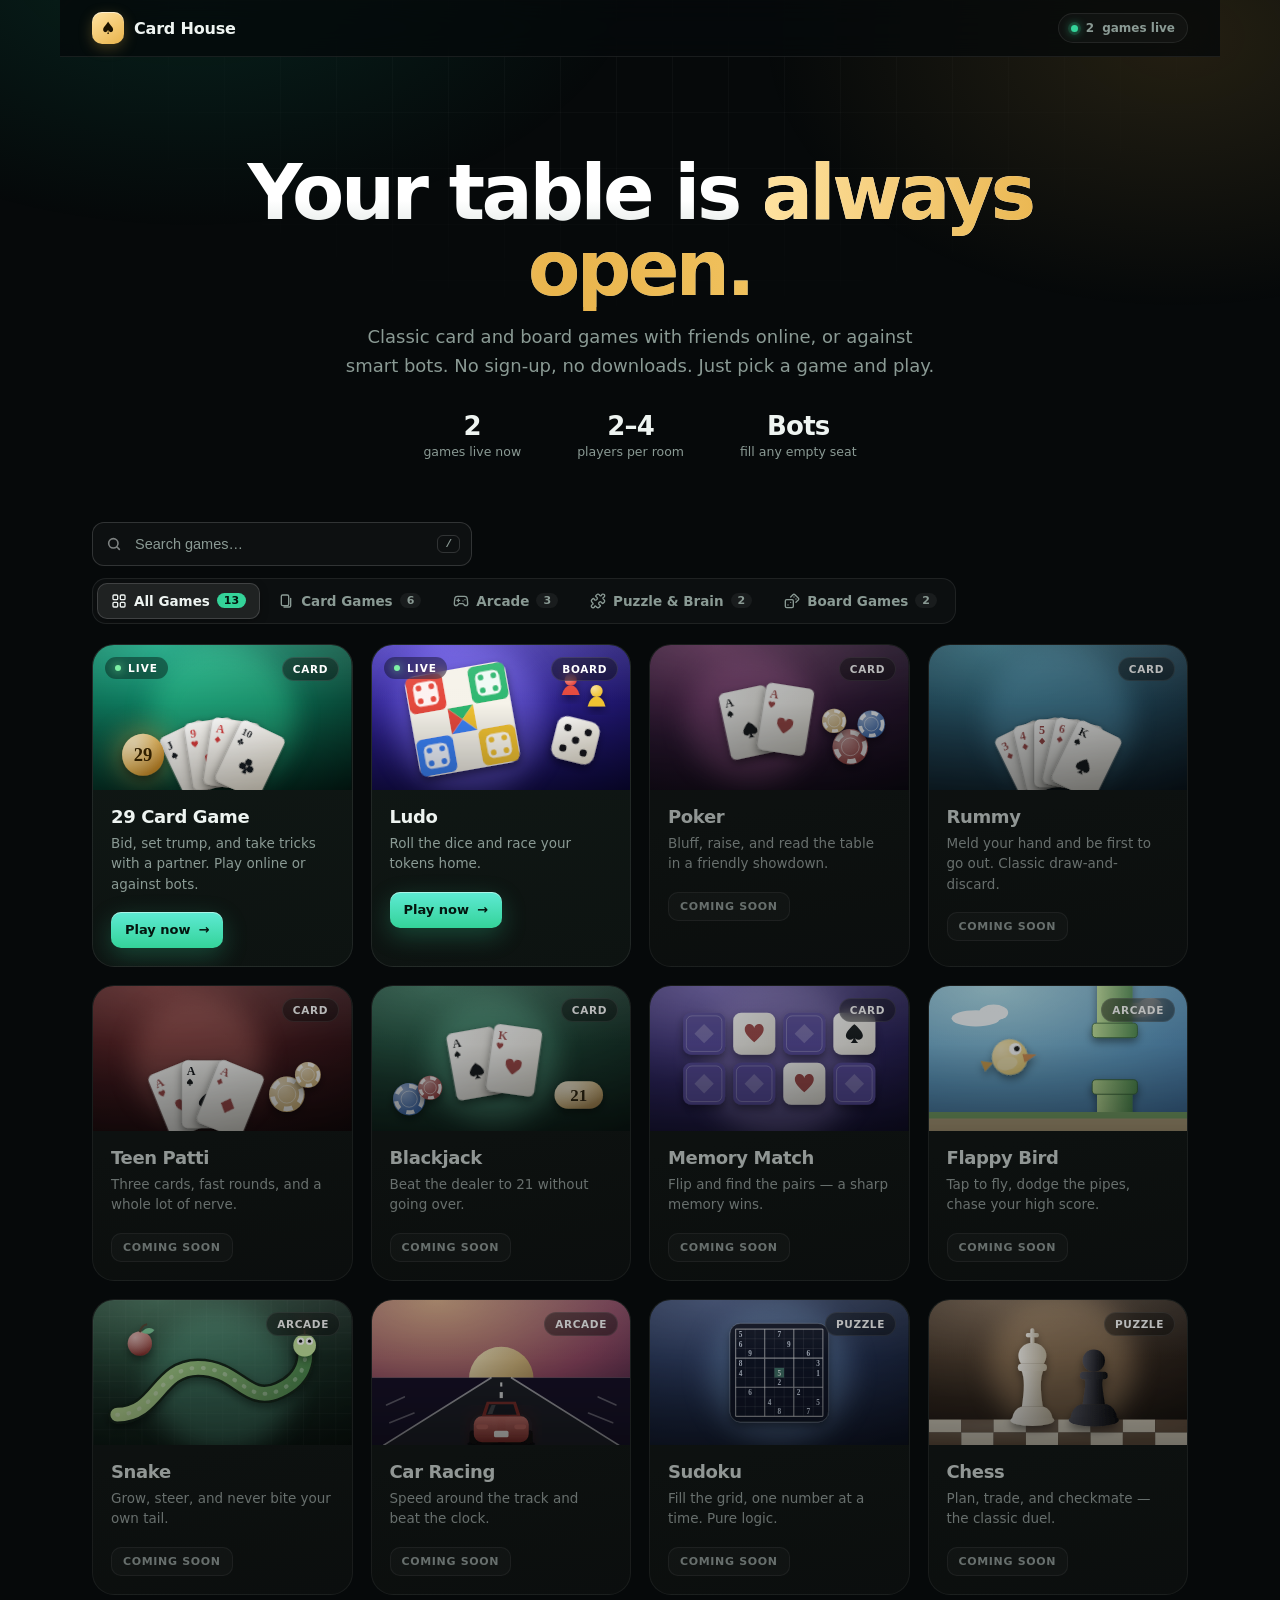
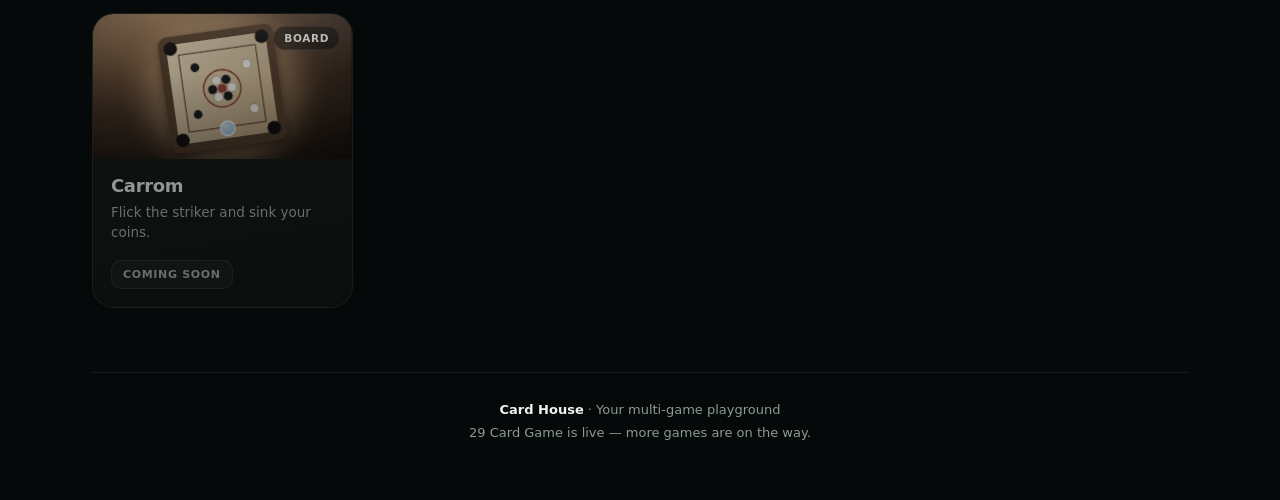
==== commit 80a393c8: "added ludo" ====
--- a/index.html
+++ b/index.html
@@ -193,7 +193,7 @@
    desc:'Fill the grid, one number at a time. Pure logic.'},
   {id:'chess',name:'Chess',cat:'puzzle',art:'chess',
    desc:'Plan, trade, and checkmate — the classic duel.'},
-  {id:'ludo',name:'Ludo',cat:'board',art:'ludo',
+  {id:'ludo',name:'Ludo',cat:'board',art:'ludo',href:'/ludo',
    desc:'Roll the dice and race your tokens home.'},
   {id:'carrom',name:'Carrom',cat:'board',art:'carrom',
    desc:'Flick the striker and sink your coins.'}
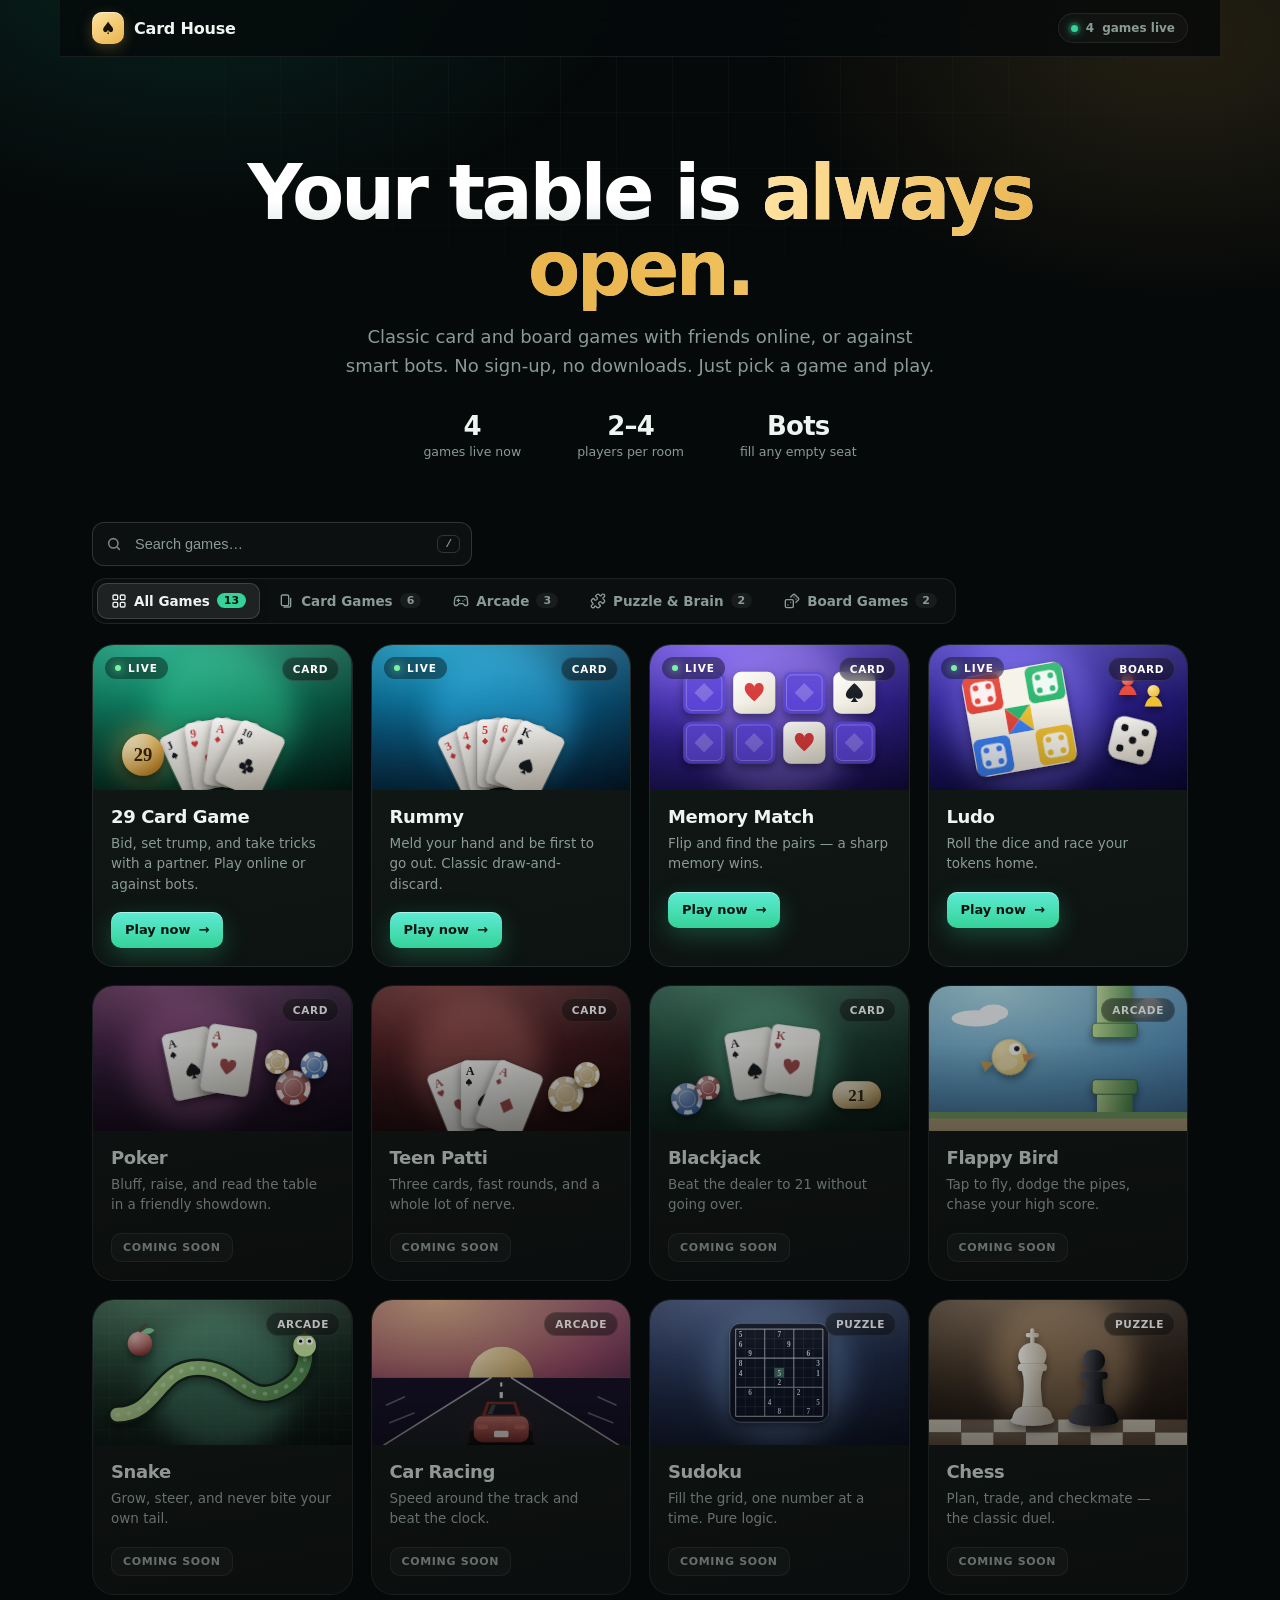
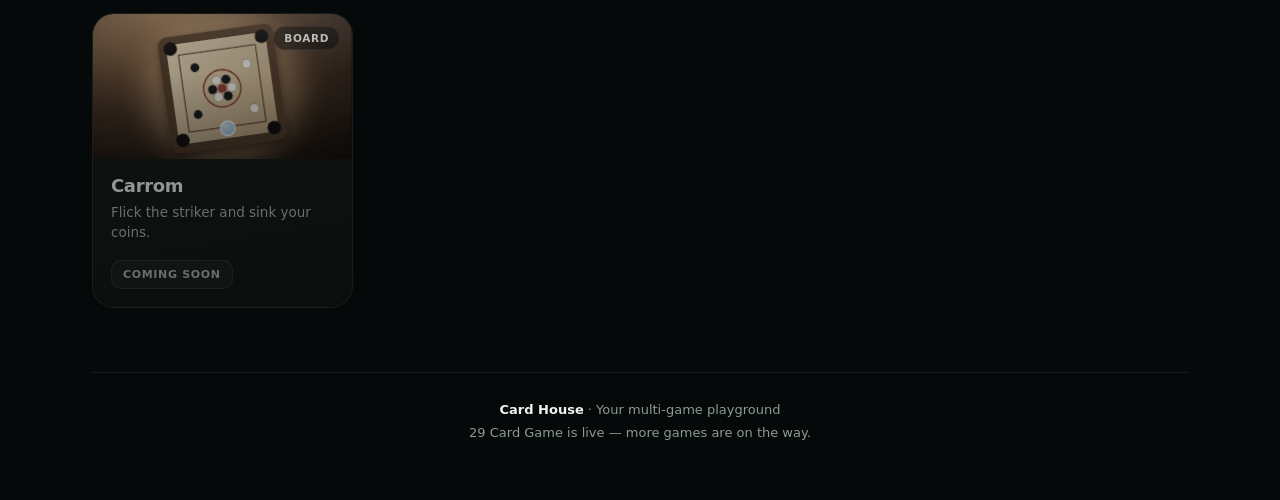
==== commit 5f044620: "Add memory and rummy games, update server" ====
--- a/index.html
+++ b/index.html
@@ -175,13 +175,13 @@
    desc:'Bid, set trump, and take tricks with a partner. Play online or against bots.'},
   {id:'poker',name:'Poker',cat:'card',art:'poker',
    desc:'Bluff, raise, and read the table in a friendly showdown.'},
-  {id:'rummy',name:'Rummy',cat:'card',art:'rummy',
+  {id:'rummy',name:'Rummy',cat:'card',art:'rummy',href:'/rummy',
    desc:'Meld your hand and be first to go out. Classic draw-and-discard.'},
   {id:'teenpatti',name:'Teen Patti',cat:'card',art:'teenpatti',
    desc:'Three cards, fast rounds, and a whole lot of nerve.'},
   {id:'blackjack',name:'Blackjack',cat:'card',art:'blackjack',
    desc:'Beat the dealer to 21 without going over.'},
-  {id:'memory',name:'Memory Match',cat:'card',art:'memory',
+  {id:'memory',name:'Memory Match',cat:'card',art:'memory',href:'/memory',
    desc:'Flip and find the pairs — a sharp memory wins.'},
   {id:'flappy',name:'Flappy Bird',cat:'arcade',art:'flappy',
    desc:'Tap to fly, dodge the pipes, chase your high score.'},
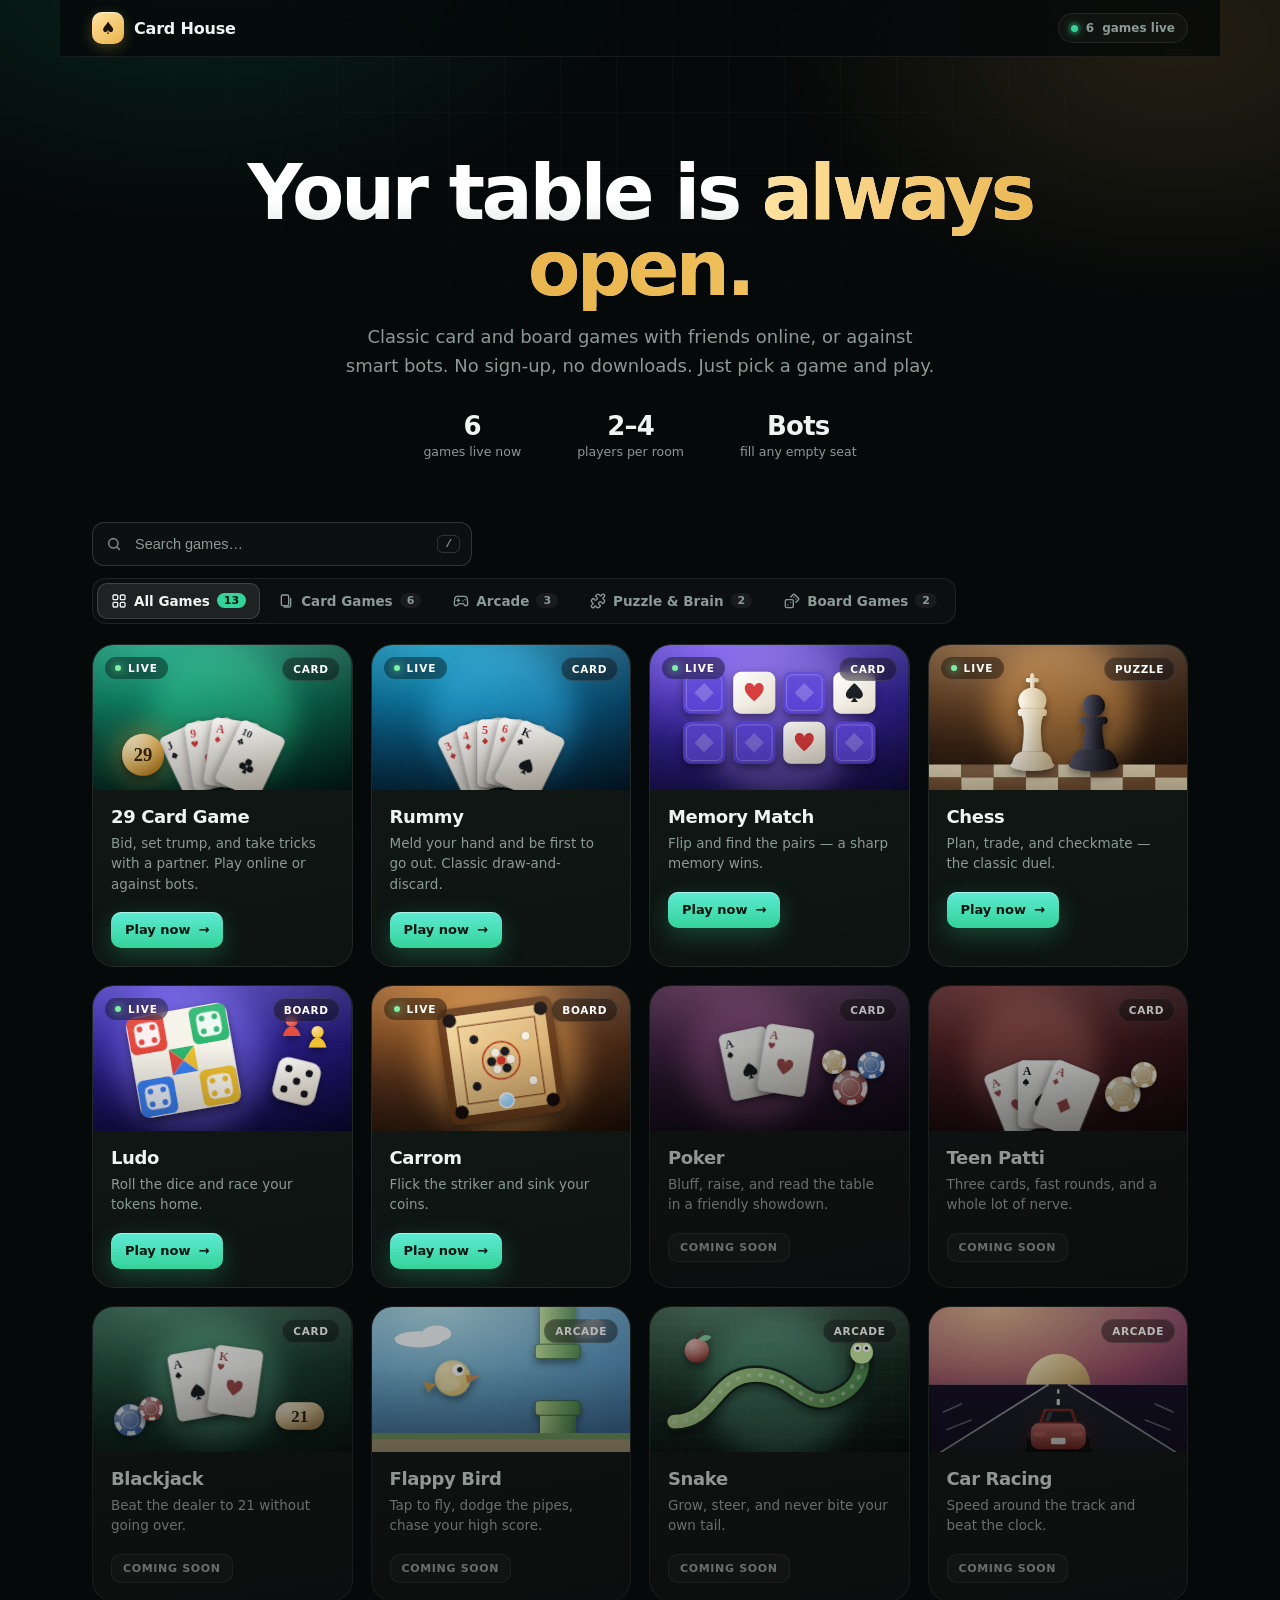
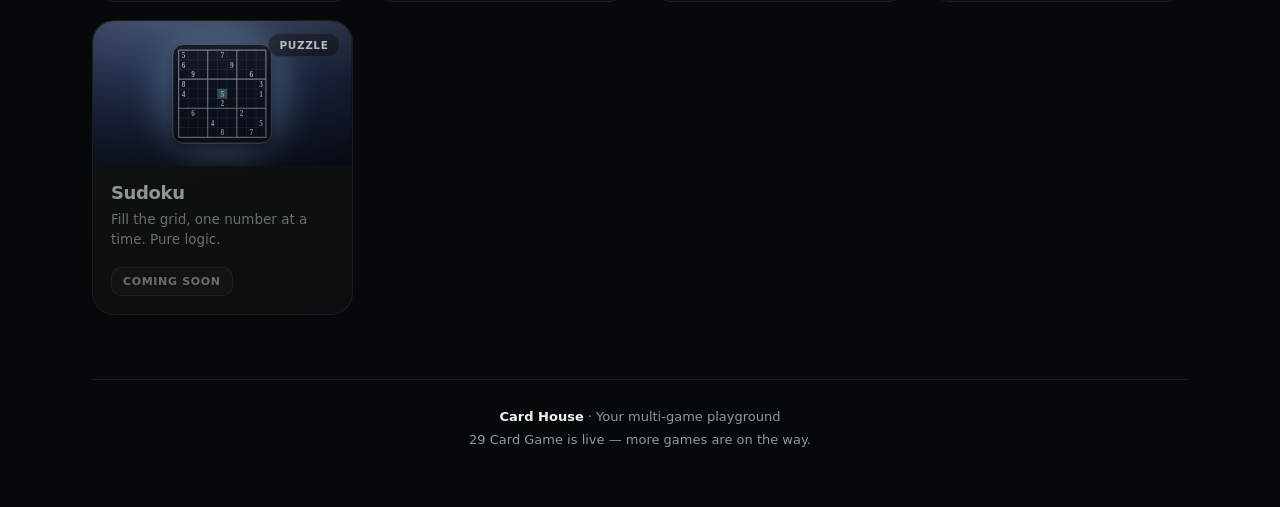
==== commit 24f4c644: "Update games and add carrom and chess" ====
--- a/index.html
+++ b/index.html
@@ -191,11 +191,11 @@
    desc:'Speed around the track and beat the clock.'},
   {id:'sudoku',name:'Sudoku',cat:'puzzle',art:'sudoku',
    desc:'Fill the grid, one number at a time. Pure logic.'},
-  {id:'chess',name:'Chess',cat:'puzzle',art:'chess',
+  {id:'chess',name:'Chess',cat:'puzzle',art:'chess',href:'/chess',
    desc:'Plan, trade, and checkmate — the classic duel.'},
   {id:'ludo',name:'Ludo',cat:'board',art:'ludo',href:'/ludo',
    desc:'Roll the dice and race your tokens home.'},
-  {id:'carrom',name:'Carrom',cat:'board',art:'carrom',
+  {id:'carrom',name:'Carrom',cat:'board',art:'carrom',href:'/carrom',
    desc:'Flick the striker and sink your coins.'}
 ];
 const IC={all:'<rect x="3" y="3" width="7" height="7" rx="1.500"/><rect x="14" y="3" width="7" height="7" rx="1.500"/><rect x="14" y="14" width="7" height="7" rx="1.500"/><rect x="3" y="14" width="7" height="7" rx="1.500"/>',card:'<rect x="5" y="3" width="11" height="16" rx="2"/><path d="M9 21h8a2 2 0 0 0 2-2V8"/>',arcade:'<path d="M6 11h4M8 9v4M15 12h.01M18 10h.01"/><path d="M17.3 5H6.7a4 4 0 0 0-4 3.600C2.600 9.400 2 14.500 2 16a3 3 0 0 0 3 3c1 0 1.500-.5 2-1l1.400-1.400a2 2 0 0 1 1.400-.6h4.400a2 2 0 0 1 1.400.6L17 18c.5.5 1 1 2 1a3 3 0 0 0 3-3c0-1.500-.6-6.600-.7-7.300A4 4 0 0 0 17.300 5z"/>',puzzle:'<path d="M19.400 7.900c-.1.300.1.600.3.900l1.600 1.600a2.400 2.400 0 0 1 0 3.400l-1.600 1.600a1 1 0 0 1-.8.300c-.5-.1-.8-.5-1-.9a2.500 2.500 0 1 0-3.200 3.200c.4.200.9.500.9 1a1 1 0 0 1-.3.800l-1.600 1.600a2.400 2.400 0 0 1-3.400 0l-1.600-1.600a1 1 0 0 0-.9-.3c-.5.100-.8.500-1 1a2.500 2.500 0 1 1-3.200-3.200c.5-.2.900-.5 1-1a1 1 0 0 0-.3-.9L2.700 13.400a2.400 2.400 0 0 1 0-3.400l1.500-1.500c.2-.2.600-.4.900-.3.500.1.900.5 1.100 1a2.500 2.500 0 1 0 3.300-3.300c-.5-.2-.9-.6-1-1.100 0-.3.100-.7.300-.9l1.500-1.500a2.400 2.400 0 0 1 3.400 0l1.600 1.600c.2.200.6.300.9.300.5-.1.800-.5 1-1a2.500 2.500 0 1 1 3.200 3.200c-.5.200-.9.500-1 1z"/>',board:'<rect width="12" height="12" x="2" y="10" rx="2"/><path d="m17.900 14 3.500-3.500a2.200 2.200 0 0 0 0-3l-5-4.900a2.200 2.200 0 0 0-3 0L10 6M6 18h.01M10 14h.01M15 6h.01M18 9h.01"/>'};
